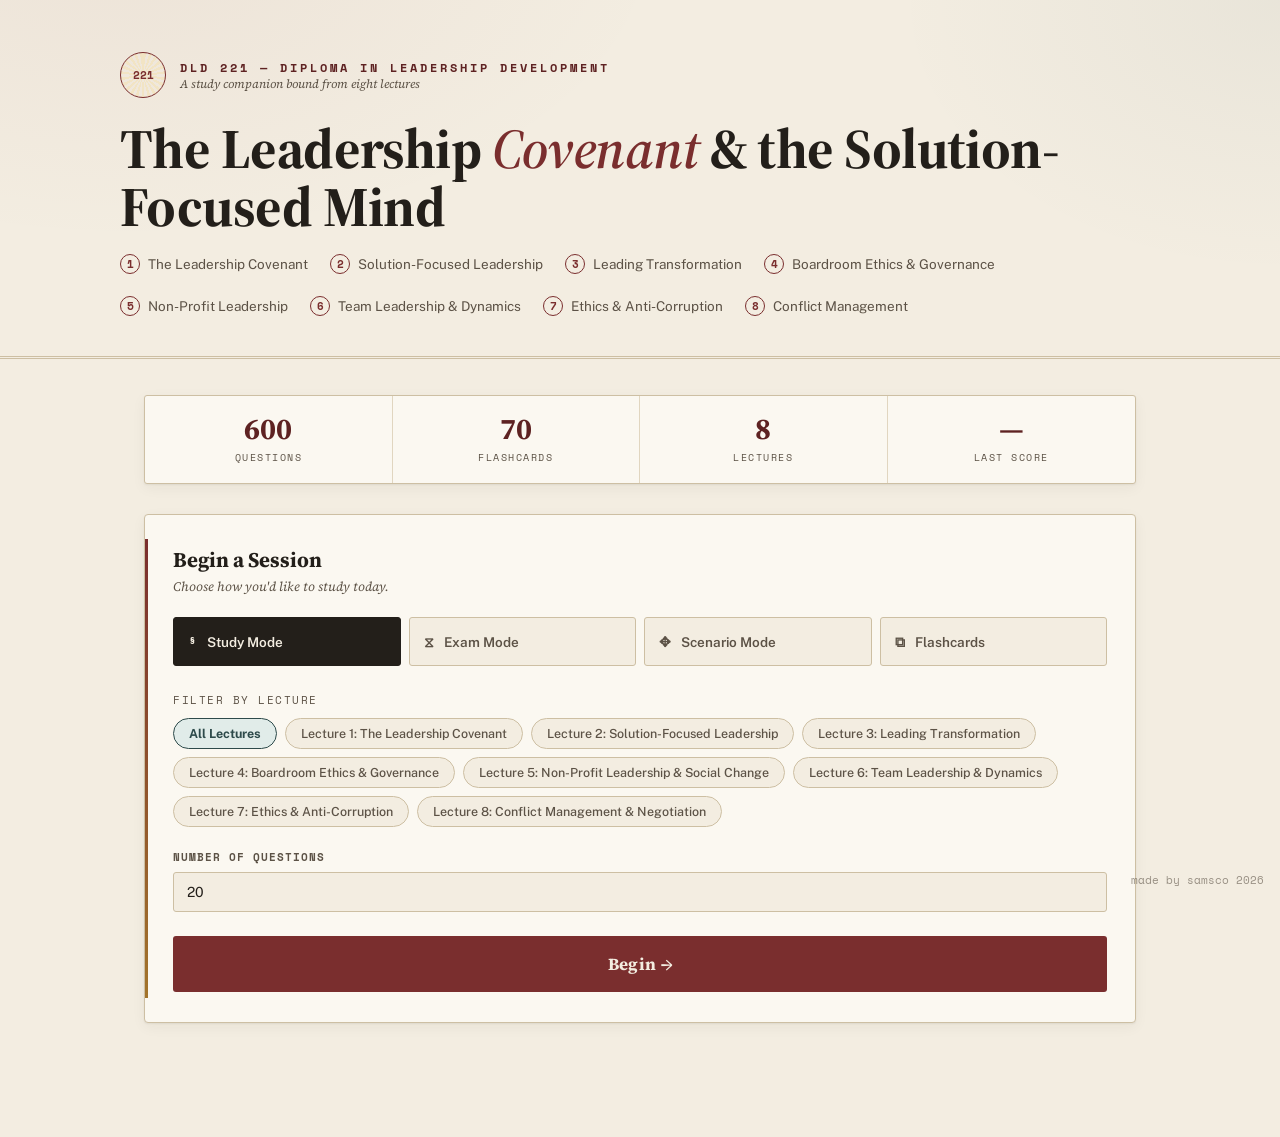
==== DLD221_Study_Companion.html @ cf7518c4 "Feat: Add Prev button for backward question navigation" ====
<!DOCTYPE html>
<html lang="en">
<head>
<meta charset="UTF-8"/>
<meta name="viewport" content="width=device-width,initial-scale=1.0"/>
<title>DLD221 — Leadership Study Companion</title>
<link href="https://fonts.googleapis.com/css2?family=Source+Serif+4:opsz,wght@8..60,400;8..60,600;8..60,700&family=Public+Sans:wght@400;500;600;700&family=Space+Mono:wght@400;700&display=swap" rel="stylesheet"/>
<link rel="stylesheet" href="style.css"/>
</head>
<body>
<header class="site-header">
  <div class="header-inner">
    <div class="eyebrow-row">
      <div class="seal">221</div>
      <div>
        <div class="course-code">DLD 221 — Diploma in Leadership Development</div>
        <div class="course-sub">A study companion bound from eight lectures</div>
      </div>
    </div>
    <h1>The Leadership <em>Covenant</em> &amp; the Solution-Focused Mind</h1>
    <div class="lecture-strip">
      <span><span class="num">1</span> The Leadership Covenant</span>
      <span><span class="num">2</span> Solution-Focused Leadership</span>
      <span><span class="num">3</span> Leading Transformation</span>
      <span><span class="num">4</span> Boardroom Ethics &amp; Governance</span>
      <span><span class="num">5</span> Non-Profit Leadership</span>
      <span><span class="num">6</span> Team Leadership &amp; Dynamics</span>
      <span><span class="num">7</span> Ethics &amp; Anti-Corruption</span>
      <span><span class="num">8</span> Conflict Management</span>
    </div>
  </div>
</header>

<div class="main">

  <div class="stats-ledger">
    <div class="stat-cell"><div class="stat-num" id="s-qs">150</div><div class="stat-name">Questions</div></div>
    <div class="stat-cell"><div class="stat-num" id="s-fc">70</div><div class="stat-name">Flashcards</div></div>
    <div class="stat-cell"><div class="stat-num" id="s-lec">8</div><div class="stat-name">Lectures</div></div>
    <div class="stat-cell"><div class="stat-num" id="s-sess">—</div><div class="stat-name">Last Score</div></div>
  </div>

  <div id="landing">
    <div class="config-panel">
      <div class="panel-title">Begin a Session</div>
      <div class="panel-sub">Choose how you'd like to study today.</div>

      <div class="mode-selector">
        <button class="mode-btn active" onclick="pickMode('study',this)"><span class="glyph">§</span> Study Mode</button>
        <button class="mode-btn" onclick="pickMode('exam',this)"><span class="glyph">⧖</span> Exam Mode</button>
        <button class="mode-btn" onclick="pickMode('scenario',this)"><span class="glyph">✥</span> Scenario Mode</button>
        <button class="mode-btn" onclick="pickMode('flash',this)"><span class="glyph">⧉</span> Flashcards</button>
      </div>

      <div class="filter-block">
        <div class="filter-label-text">Filter by Lecture</div>
        <div class="chip-row" id="topic-chips"></div>
      </div>

      <div class="config-row" id="count-row">
        <div class="config-field">
          <label for="q-count">Number of Questions</label>
          <input class="config-input" type="number" id="q-count" value="20" min="5" max="150"/>
        </div>
        <div class="config-field" id="timer-field" style="display:none;">
          <label for="q-time">Time Limit (minutes, 0=none)</label>
          <input class="config-input" type="number" id="q-time" value="30" min="0" max="180"/>
        </div>
      </div>

      <button class="btn-start" onclick="startSession()">Begin →</button>
    </div>
  </div>

  <div id="quiz-area">
    <div class="quiz-top">
      <span class="quiz-counter" id="q-counter">Q 1 / 20</span>
      <div style="display:flex;gap:8px;align-items:center;">
        <span class="timer-box hidden" id="timer-box"></span>
        <button class="btn-end" onclick="endSession()">End Session</button>
      </div>
    </div>
    <div class="progress-track"><div class="progress-fill" id="prog-fill" style="width:0%"></div></div>
    <div class="q-map" id="q-map"></div>
    <div class="q-card">
      <div class="q-card-head">
        <span class="q-topic-pill" id="q-topic-pill"></span>
        <span class="q-type-pill" id="q-type-pill"></span>
      </div>
      <div class="q-text" id="q-text"></div>
      <div class="options" id="q-options"></div>
      <div class="explanation" id="q-explanation"></div>
    </div>
    <div class="btn-row">
      <button class="btn btn-secondary" id="btn-prev" onclick="prevQ()" disabled>← Prev</button>
      <button class="btn btn-check" id="btn-check" onclick="checkAnswer()" disabled>Check Answer</button>
      <button class="btn btn-secondary" id="btn-next" onclick="nextQ()" disabled>Next →</button>
    </div>
  </div>

  <div id="flash-area">
    <div class="flash-top">
      <span class="quiz-counter" id="fc-counter">Card 1 / 70</span>
      <button class="btn-end" onclick="endSession()">End Session</button>
    </div>
    <div class="progress-track"><div class="progress-fill" id="fc-prog" style="width:0%"></div></div>
    <div class="fc-wrap" onclick="flipCard()">
      <div class="fc" id="fc">
        <div class="fc-face fc-front">
          <div class="fc-hint">Tap to reveal →</div>
          <div class="fc-term" id="fc-term"></div>
          <div class="fc-lecture" id="fc-lec-front"></div>
        </div>
        <div class="fc-face fc-back">
          <div class="fc-hint">Definition</div>
          <div class="fc-def" id="fc-def"></div>
          <div class="fc-lecture" id="fc-lec-back"></div>
        </div>
      </div>
    </div>
    <div class="btn-row" style="justify-content:center;">
      <button class="btn btn-secondary" onclick="fcNav(-1)">← Prev</button>
      <button class="btn btn-primary" onclick="fcNav(1)">Next →</button>
    </div>
  </div>

  <div id="result-area">
    <div class="result-ring">
      <div class="result-num" id="r-score">0</div>
      <div class="result-denom" id="r-total">/ 20</div>
    </div>
    <div class="result-msg" id="r-msg"></div>
    <div class="result-sub" id="r-sub"></div>
    <button class="btn btn-primary" onclick="backToLanding()">← New Session</button>
  </div>

</div>

<footer class="site-footer">made by samsco 2026</footer>
<script src="app.js" defer></script>
</body>
</html>
---- style.css ----
:root{
  --paper:#f3ede1;
  --paper-deep:#ece3d2;
  --ink:#231f1a;
  --ink-soft:#5c5246;
  --rule:#cdbfa3;
  --rule-soft:#e1d6c0;
  --maroon:#7a2e2e;
  --maroon-deep:#5e2222;
  --gold:#a3742b;
  --gold-light:#f2e4c4;
  --slate:#2d4a4a;
  --slate-light:#e1ece9;
  --indigo:#33396b;
  --indigo-light:#e6e6f2;
  --moss:#3c5a35;
  --moss-light:#e6ecdf;
  --card:#fbf8f1;
  --shadow:0 1px 2px rgba(35,31,26,.06),0 4px 14px rgba(35,31,26,.05);
  --radius:3px;
  --radius-lg:4px;
}
*,*::before,*::after{box-sizing:border-box;margin:0;padding:0;}
html{scroll-behavior:smooth;}
body{
  font-family:'Public Sans',sans-serif;
  background:var(--paper);
  background-image:
    radial-gradient(ellipse 900px 500px at 10% -5%, rgba(122,46,46,.05), transparent 60%),
    radial-gradient(ellipse 700px 500px at 100% 0%, rgba(45,74,74,.05), transparent 55%);
  color:var(--ink);
  min-height:100vh;
}

/* ============ HEADER : THE SEAL ============ */
.site-header{
  position:relative;
  padding:52px 24px 40px;
  border-bottom:3px double var(--rule);
  overflow:hidden;
}
.header-inner{max-width:1040px;margin:0 auto;position:relative;z-index:1;}
.eyebrow-row{display:flex;align-items:center;gap:14px;margin-bottom:22px;flex-wrap:wrap;}
.seal{
  width:46px;height:46px;border-radius:50%;
  border:1.5px solid var(--maroon);
  display:flex;align-items:center;justify-content:center;
  font-family:'Space Mono',monospace;font-size:11px;font-weight:700;
  color:var(--maroon);flex-shrink:0;
  background:repeating-conic-gradient(var(--gold-light) 0deg 8deg, transparent 8deg 16deg);
}
.course-code{
  font-family:'Space Mono',monospace;font-size:12px;letter-spacing:3px;
  color:var(--maroon-deep);text-transform:uppercase;font-weight:700;
}
.course-sub{font-size:12px;color:var(--ink-soft);font-style:italic;font-family:'Source Serif 4',serif;}
.site-header h1{
  font-family:'Source Serif 4',serif;
  font-size:clamp(32px,5.2vw,56px);
  font-weight:700;
  line-height:1.04;
  letter-spacing:-.01em;
  color:var(--ink);
  margin-bottom:14px;
}
.site-header h1 em{font-style:italic;color:var(--maroon);font-weight:600;}
.lecture-strip{
  display:flex;gap:22px;flex-wrap:wrap;margin-top:18px;
  font-family:'Public Sans',sans-serif;font-size:13.5px;color:var(--ink-soft);
}
.lecture-strip span{display:flex;align-items:center;gap:8px;}
.lecture-strip .num{
  font-family:'Space Mono',monospace;font-weight:700;font-size:11px;
  color:var(--maroon);border:1px solid var(--maroon);border-radius:50%;
  width:20px;height:20px;display:flex;align-items:center;justify-content:center;
}

/* ============ MAIN ============ */
.main{max-width:1040px;margin:0 auto;padding:36px 24px 90px;}

/* ============ STATS LEDGER ============ */
.stats-ledger{
  display:grid;grid-template-columns:repeat(4,1fr);
  border:1px solid var(--rule);border-radius:var(--radius);
  background:var(--card);box-shadow:var(--shadow);
  margin-bottom:30px;overflow:hidden;
}
.stat-cell{padding:18px 16px;border-right:1px solid var(--rule-soft);text-align:center;}
.stat-cell:last-child{border-right:none;}
.stat-num{
  font-family:'Source Serif 4',serif;font-size:30px;font-weight:700;
  color:var(--maroon-deep);line-height:1;
}
.stat-name{
  font-family:'Space Mono',monospace;font-size:10px;letter-spacing:1.5px;
  text-transform:uppercase;color:var(--ink-soft);margin-top:6px;
}

/* ============ CONFIG PANEL ============ */
.config-panel{
  background:var(--card);border:1px solid var(--rule);border-radius:var(--radius-lg);
  box-shadow:var(--shadow);padding:30px 28px;margin-bottom:24px;position:relative;
}
.config-panel::before{
  content:'';position:absolute;left:0;top:24px;bottom:24px;width:3px;
  background:linear-gradient(var(--maroon),var(--gold));
}
.panel-title{
  font-family:'Source Serif 4',serif;font-size:21px;font-weight:700;color:var(--ink);
  margin-bottom:4px;
}
.panel-sub{font-size:13px;color:var(--ink-soft);margin-bottom:22px;font-style:italic;font-family:'Source Serif 4',serif;}

.mode-selector{display:flex;gap:8px;margin-bottom:26px;flex-wrap:wrap;}
.mode-btn{
  flex:1;min-width:140px;padding:13px 14px;border:1px solid var(--rule);border-radius:var(--radius);
  background:var(--paper);font-family:'Public Sans',sans-serif;font-size:13.5px;font-weight:600;
  color:var(--ink-soft);cursor:pointer;transition:all .16s;text-align:left;
  display:flex;align-items:center;gap:10px;
}
.mode-btn .glyph{font-family:'Space Mono',monospace;font-size:14px;}
.mode-btn:hover{border-color:var(--gold);background:var(--gold-light);}
.mode-btn.active{
  background:var(--ink);border-color:var(--ink);color:var(--paper);
}

.filter-block{margin-bottom:22px;}
.filter-label-text{
  font-family:'Space Mono',monospace;font-size:10.5px;letter-spacing:1.5px;
  text-transform:uppercase;color:var(--ink-soft);margin-bottom:10px;
}
.chip-row{display:flex;flex-wrap:wrap;gap:8px;}
.chip{
  padding:7px 15px;border-radius:99px;border:1px solid var(--rule);background:var(--paper);
  color:var(--ink-soft);font-size:12.5px;font-weight:500;cursor:pointer;transition:all .15s;
}
.chip:hover:not(.active){border-color:var(--slate);color:var(--slate);}
.chip.active{border-color:var(--slate);background:var(--slate-light);color:var(--slate);font-weight:700;}

.config-row{display:flex;gap:16px;flex-wrap:wrap;margin-bottom:24px;}
.config-field{flex:1;min-width:150px;}
.config-field label{
  display:block;font-family:'Space Mono',monospace;font-size:10.5px;font-weight:700;
  color:var(--ink-soft);text-transform:uppercase;letter-spacing:1px;margin-bottom:7px;
}
.config-input{
  width:100%;padding:11px 13px;border:1px solid var(--rule);border-radius:var(--radius);
  font-family:'Public Sans',sans-serif;font-size:14px;color:var(--ink);background:var(--paper);
  outline:none;transition:border-color .16s;
}
.config-input:focus{border-color:var(--maroon);}

.btn-start{
  width:100%;padding:16px;background:var(--maroon);color:var(--paper);border:none;
  border-radius:var(--radius);font-family:'Source Serif 4',serif;font-size:17px;font-weight:700;
  cursor:pointer;transition:background .18s;letter-spacing:.02em;
}
.btn-start:hover{background:var(--maroon-deep);}

/* ============ QUIZ AREA ============ */
#quiz-area{display:none;}
.quiz-top{display:flex;justify-content:space-between;align-items:center;margin-bottom:18px;flex-wrap:wrap;gap:10px;}
.quiz-counter{font-family:'Space Mono',monospace;font-size:12.5px;color:var(--ink-soft);letter-spacing:.5px;}
.timer-box{
  font-family:'Space Mono',monospace;font-size:12.5px;padding:6px 13px;
  border:1px solid var(--rule);border-radius:var(--radius);color:var(--ink-soft);background:var(--card);
}
.timer-box.urgent{border-color:var(--maroon);color:var(--maroon);}
.btn-end{
  padding:7px 16px;background:transparent;border:1px solid var(--rule);border-radius:var(--radius);
  font-family:'Public Sans',sans-serif;font-size:12.5px;font-weight:600;color:var(--ink-soft);
  cursor:pointer;transition:all .16s;
}
.btn-end:hover{border-color:var(--maroon);color:var(--maroon);}

.progress-track{height:3px;background:var(--rule-soft);border-radius:99px;margin-bottom:18px;overflow:hidden;}
.progress-fill{height:100%;background:linear-gradient(90deg,var(--maroon),var(--gold));border-radius:99px;transition:width .4s ease;}

.q-map{display:flex;flex-wrap:wrap;gap:6px;margin-bottom:20px;}
.qdot{
  width:30px;height:30px;border-radius:var(--radius);border:1px solid var(--rule);background:var(--card);
  font-family:'Space Mono',monospace;font-size:10.5px;color:var(--ink-soft);
  display:flex;align-items:center;justify-content:center;cursor:pointer;transition:all .14s;
}
.qdot:hover{border-color:var(--gold);}
.qdot.cur{border-color:var(--ink);background:var(--ink);color:var(--paper);font-weight:700;}
.qdot.ok{background:var(--moss-light);border-color:var(--moss);color:var(--moss);}
.qdot.wrong{background:#f6e3e0;border-color:var(--maroon);color:var(--maroon);}
.qdot.answered{background:var(--slate-light);border-color:var(--slate);color:var(--slate);}

.q-card{
  background:var(--card);border:1px solid var(--rule);border-radius:var(--radius-lg);
  padding:30px 28px;margin-bottom:20px;box-shadow:var(--shadow);position:relative;
}
.q-card::before{
  content:'';position:absolute;left:0;top:28px;bottom:28px;width:3px;background:var(--maroon);
}
.q-card-head{display:flex;justify-content:space-between;align-items:center;margin-bottom:18px;flex-wrap:wrap;gap:9px;}
.q-topic-pill{
  font-size:11px;font-family:'Space Mono',monospace;color:var(--slate);background:var(--slate-light);
  padding:4px 11px;border-radius:2px;border:1px solid var(--slate);letter-spacing:.3px;
}
.q-type-pill{
  font-size:10px;font-family:'Space Mono',monospace;padding:4px 10px;border-radius:2px;border:1px solid;
  text-transform:uppercase;letter-spacing:.8px;
}
.q-type-pill.mcq{color:var(--indigo);border-color:var(--indigo);background:var(--indigo-light);}
.q-type-pill.multi{color:var(--gold);border-color:var(--gold);background:var(--gold-light);}
.q-type-pill.short{color:var(--maroon);border-color:var(--maroon);background:#f6e3e0;}
.q-type-pill.fill{color:var(--moss);border-color:var(--moss);background:var(--moss-light);}
.q-type-pill.applied{color:#7a3a8a;border-color:#7a3a8a;background:#f1e6f3;}
.q-text{
  font-family:'Source Serif 4',serif;font-size:clamp(16px,2.4vw,18.5px);font-weight:400;
  line-height:1.6;color:var(--ink);margin-bottom:22px;
}

.options{display:flex;flex-direction:column;gap:10px;}
.opt{
  display:flex;align-items:flex-start;gap:12px;padding:13px 16px;border:1px solid var(--rule);
  border-radius:var(--radius);background:var(--paper);cursor:pointer;transition:all .15s;
  font-size:14.5px;color:var(--ink);line-height:1.55;text-align:left;width:100%;
  font-family:'Public Sans',sans-serif;
}
.opt:hover:not([disabled]){border-color:var(--gold);background:var(--gold-light);}
.opt.selected{border-color:var(--indigo);background:var(--indigo-light);color:var(--indigo);}
.opt.correct{border-color:var(--moss);background:var(--moss-light);color:var(--moss);}
.opt.wrong{border-color:var(--maroon);background:#f6e3e0;color:var(--maroon);}
.opt[disabled]{cursor:default;}
.opt-key{
  flex-shrink:0;width:25px;height:25px;border-radius:50%;background:var(--rule-soft);
  display:flex;align-items:center;justify-content:center;font-family:'Space Mono',monospace;
  font-size:11px;font-weight:700;color:var(--ink-soft);transition:all .15s;
}
.opt.correct .opt-key{background:var(--moss);color:var(--paper);}
.opt.wrong .opt-key{background:var(--maroon);color:var(--paper);}
.opt.selected .opt-key{background:var(--indigo);color:var(--paper);}

.short-ta{
  width:100%;min-height:90px;padding:13px 15px;border:1px solid var(--rule);border-radius:var(--radius);
  background:var(--paper);font-family:'Public Sans',sans-serif;font-size:14px;color:var(--ink);
  resize:vertical;outline:none;transition:border-color .16s;
}
.short-ta:focus{border-color:var(--maroon);}
.fill-wrap{font-family:'Source Serif 4',serif;font-size:16px;line-height:2.4;color:var(--ink);}
.fill-inp{
  border:none;border-bottom:2px solid var(--maroon);background:transparent;
  font-family:'Space Mono',monospace;font-size:13px;color:var(--maroon-deep);
  padding:2px 6px;outline:none;min-width:110px;
}

.explanation{
  margin-top:16px;padding:15px 17px;border-radius:var(--radius);background:var(--gold-light);
  border:1px solid var(--gold);font-size:13.5px;color:var(--ink-soft);line-height:1.65;display:none;
}
.explanation.show{display:block;}
.explanation strong{color:var(--gold);font-family:'Space Mono',monospace;font-size:11px;letter-spacing:.5px;text-transform:uppercase;}

.btn-row{display:flex;gap:10px;flex-wrap:wrap;}
.btn{
  padding:11px 22px;border-radius:var(--radius);font-family:'Public Sans',sans-serif;font-size:14px;
  font-weight:600;cursor:pointer;transition:all .16s;border:none;
}
.btn-primary{background:var(--ink);color:var(--paper);}
.btn-primary:hover{background:#3a352c;}
.btn-secondary{background:transparent;border:1px solid var(--rule);color:var(--ink-soft);}
.btn-secondary:hover{border-color:var(--ink-soft);color:var(--ink);}
.btn-check{background:var(--maroon);color:var(--paper);}
.btn-check:hover{background:var(--maroon-deep);}
.btn:disabled{opacity:.35;cursor:default;}

/* ============ FLASHCARDS ============ */
#flash-area{display:none;}
.flash-top{display:flex;justify-content:space-between;align-items:center;margin-bottom:16px;}
.fc-wrap{perspective:1200px;cursor:pointer;margin-bottom:20px;}
.fc{
  width:100%;min-height:230px;position:relative;transform-style:preserve-3d;
  transition:transform .55s cubic-bezier(.4,0,.2,1);border-radius:var(--radius-lg);
}
.fc.flipped{transform:rotateY(180deg);}
.fc-face{
  position:absolute;inset:0;backface-visibility:hidden;-webkit-backface-visibility:hidden;
  border-radius:var(--radius-lg);display:flex;flex-direction:column;align-items:center;
  justify-content:center;padding:36px 30px;text-align:center;box-shadow:var(--shadow);
}
.fc-front{background:var(--card);border:1px solid var(--rule);border-top:3px solid var(--maroon);}
.fc-back{
  background:linear-gradient(150deg,#231f1a,#3a352c);
  border:1px solid var(--gold);transform:rotateY(180deg);
}
.fc-hint{
  font-size:10.5px;font-family:'Space Mono',monospace;color:var(--ink-soft);
  text-transform:uppercase;letter-spacing:2.5px;margin-bottom:16px;
}
.fc-term{
  font-family:'Source Serif 4',serif;font-size:clamp(18px,3.2vw,25px);font-weight:700;
  color:var(--ink);line-height:1.3;
}
.fc-back .fc-hint{color:var(--gold);}
.fc-def{font-family:'Public Sans',sans-serif;font-size:14px;color:#e2dccd;line-height:1.7;}
.fc-lecture{
  margin-top:16px;font-size:10.5px;font-family:'Space Mono',monospace;color:var(--maroon);
  text-transform:uppercase;letter-spacing:1.5px;
}
.fc-back .fc-lecture{color:var(--gold);}

/* ============ RESULTS ============ */
#result-area{display:none;text-align:center;padding:56px 20px;}
.result-ring{
  width:140px;height:140px;border-radius:50%;margin:0 auto 26px;border:4px solid var(--maroon);
  background:var(--gold-light);display:flex;flex-direction:column;align-items:center;justify-content:center;
  position:relative;
}
.result-ring::before{
  content:'';position:absolute;inset:-9px;border-radius:50%;border:1px solid var(--rule);
}
.result-num{font-family:'Source Serif 4',serif;font-size:44px;font-weight:700;color:var(--maroon-deep);line-height:1;}
.result-denom{font-family:'Space Mono',monospace;font-size:12.5px;color:var(--ink-soft);}
.result-msg{font-family:'Source Serif 4',serif;font-size:25px;font-weight:700;color:var(--ink);margin-bottom:10px;}
.result-sub{color:var(--ink-soft);font-size:14px;margin-bottom:30px;max-width:440px;margin-left:auto;margin-right:auto;line-height:1.6;}

.hidden{display:none!important;}
@media(max-width:640px){
  .q-card{padding:22px 18px;}
  .site-header{padding:36px 18px 28px;}
  .stats-ledger{grid-template-columns:repeat(2,1fr);}
  .stat-cell:nth-child(2){border-right:none;}
  .stat-cell:nth-child(1),.stat-cell:nth-child(2){border-bottom:1px solid var(--rule-soft);}
}
/* ============ FOOTER & INTERACTIVE ============ */
.site-footer {
  position: fixed;
  bottom: 12px;
  right: 16px;
  font-size: 11px;
  font-family: 'Space Mono', monospace;
  color: var(--ink-soft);
  opacity: 0.6;
  z-index: 9999;
  pointer-events: none;
}
.fill-select {
  border: none;
  border-bottom: 2px solid var(--maroon);
  background: var(--paper-deep);
  font-family: 'Space Mono', monospace;
  font-size: 13px;
  color: var(--maroon-deep);
  padding: 2px 6px;
  outline: none;
  cursor: pointer;
  border-radius: var(--radius);
  margin: 0 4px;
  transition: all 0.15s;
}
.fill-select:focus {
  background: var(--gold-light);
  border-color: var(--gold);
}
.short-ta {
  display: none;
}
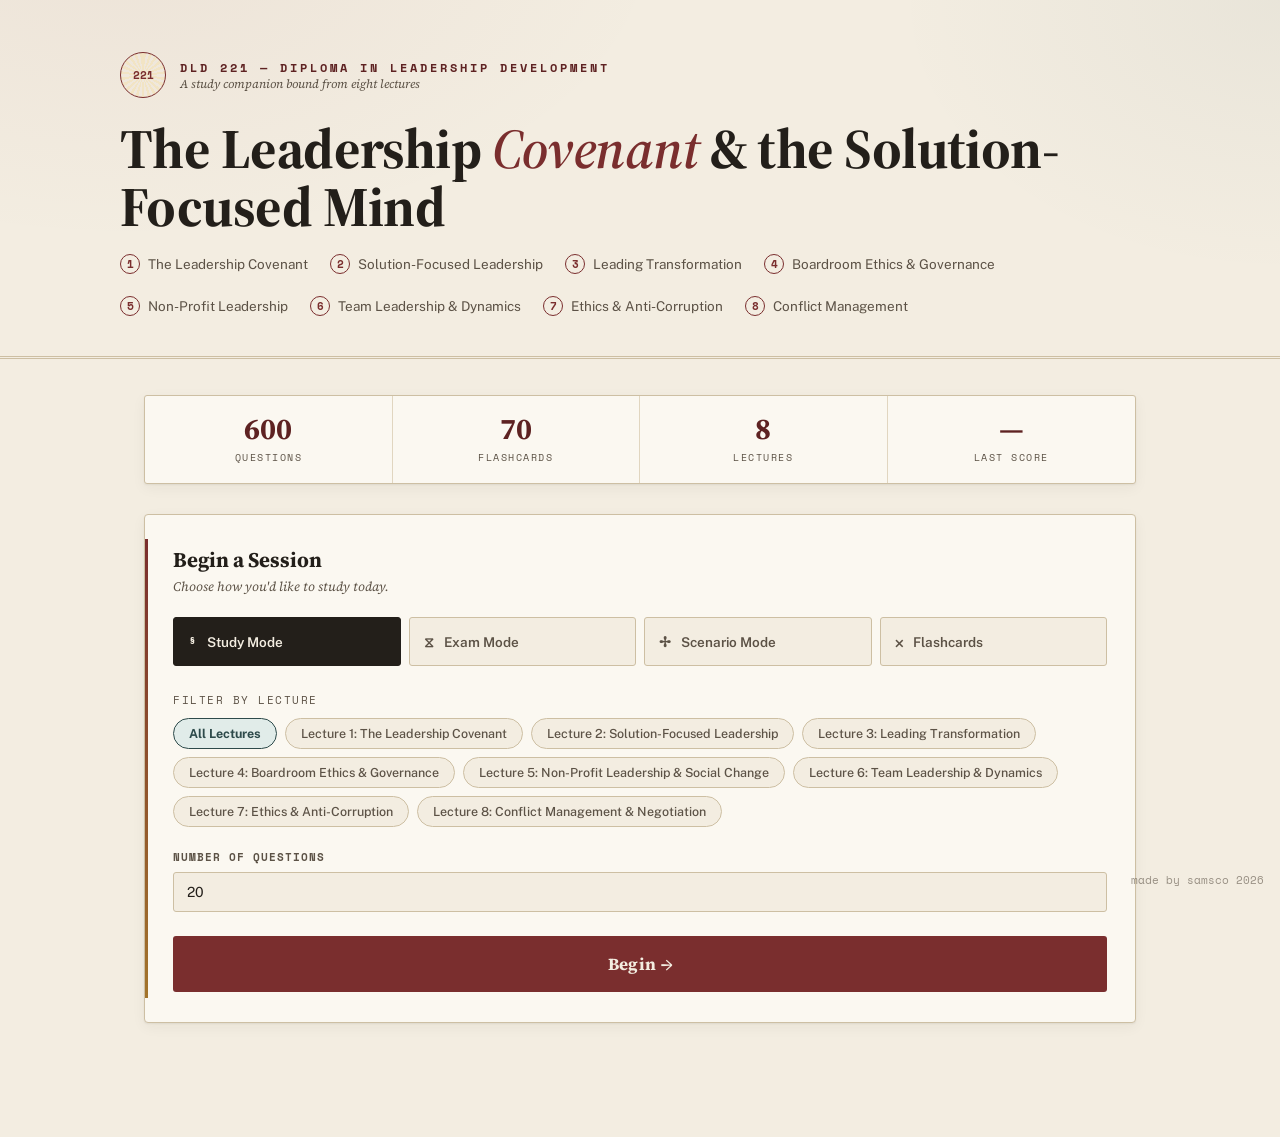
==== commit 12eea087: "Fix: Re-add missing clearTimer and fmtSec functions, and convert unicode characters to entities" ====
--- a/DLD221_Study_Companion.html
+++ b/DLD221_Study_Companion.html
@@ -8,6 +8,11 @@
 <link rel="stylesheet" href="style.css"/>
 </head>
 <body>
+<div id="portrait-warning">
+  <div class="warning-glyph">&#8635;</div>
+  <h2>Landscape Mode Required</h2>
+  <p>Please rotate your device to landscape orientation to use the study companion.</p>
+</div>
 <header class="site-header">
   <div class="header-inner">
     <div class="eyebrow-row">
@@ -16,6 +21,7 @@
         <div class="course-code">DLD 221 — Diploma in Leadership Development</div>
         <div class="course-sub">A study companion bound from eight lectures</div>
       </div>
+      <button id="pwa-install-btn" class="btn-install" style="display:none;">Save to Device</button>
     </div>
     <h1>The Leadership <em>Covenant</em> &amp; the Solution-Focused Mind</h1>
     <div class="lecture-strip">
@@ -46,10 +52,10 @@
       <div class="panel-sub">Choose how you'd like to study today.</div>
 
       <div class="mode-selector">
-        <button class="mode-btn active" onclick="pickMode('study',this)"><span class="glyph">§</span> Study Mode</button>
-        <button class="mode-btn" onclick="pickMode('exam',this)"><span class="glyph">⧖</span> Exam Mode</button>
-        <button class="mode-btn" onclick="pickMode('scenario',this)"><span class="glyph">✥</span> Scenario Mode</button>
-        <button class="mode-btn" onclick="pickMode('flash',this)"><span class="glyph">⧉</span> Flashcards</button>
+        <button class="mode-btn active" onclick="pickMode('study',this)"><span class="glyph">&#167;</span> Study Mode</button>
+        <button class="mode-btn" onclick="pickMode('exam',this)"><span class="glyph">&#10710;</span> Exam Mode</button>
+        <button class="mode-btn" onclick="pickMode('scenario',this)"><span class="glyph">&#10018;</span> Scenario Mode</button>
+        <button class="mode-btn" onclick="pickMode('flash',this)"><span class="glyph">&#10761;</span> Flashcards</button>
       </div>
 
       <div class="filter-block">
@@ -72,7 +78,7 @@
     </div>
   </div>
 
-  <div id="quiz-area">
+    <div id="quiz-area">
     <div class="quiz-top">
       <span class="quiz-counter" id="q-counter">Q 1 / 20</span>
       <div style="display:flex;gap:8px;align-items:center;">
@@ -81,24 +87,48 @@
       </div>
     </div>
     <div class="progress-track"><div class="progress-fill" id="prog-fill" style="width:0%"></div></div>
-    <div class="q-map" id="q-map"></div>
-    <div class="q-card">
-      <div class="q-card-head">
-        <span class="q-topic-pill" id="q-topic-pill"></span>
-        <span class="q-type-pill" id="q-type-pill"></span>
+    
+    <div class="quiz-layout">
+      <!-- MAIN CARD AREA (LEFT) -->
+      <div class="quiz-main">
+        <div class="q-card">
+          <div id="q-feedback-banner" class="q-feedback-banner"></div>
+          <div class="q-card-head">
+            <span class="q-topic-pill" id="q-topic-pill"></span>
+            <span class="q-type-pill" id="q-type-pill"></span>
+          </div>
+          <div class="q-text" id="q-text"></div>
+          <div class="options" id="q-options"></div>
+          <div class="explanation" id="q-explanation"></div>
+        </div>
       </div>
-      <div class="q-text" id="q-text"></div>
-      <div class="options" id="q-options"></div>
-      <div class="explanation" id="q-explanation"></div>
-    </div>
-    <div class="btn-row">
-      <button class="btn btn-secondary" id="btn-prev" onclick="prevQ()" disabled>← Prev</button>
-      <button class="btn btn-check" id="btn-check" onclick="checkAnswer()" disabled>Check Answer</button>
-      <button class="btn btn-secondary" id="btn-next" onclick="nextQ()" disabled>Next →</button>
+      
+      <!-- SIDEBAR WITH CONTROLS AND MAP (RIGHT) -->
+      <div class="quiz-sidebar">
+        <div class="q-map-box">
+          <div class="q-map-title">&#128205; Question Map</div>
+          
+          <div class="q-map-legend">
+            <span class="legend-item"><span class="legend-dot legend-cur"></span>Current</span>
+            <span class="legend-item"><span class="legend-dot legend-ans"></span>Answered</span>
+            <span class="legend-item"><span class="legend-dot legend-ok"></span>Correct</span>
+            <span class="legend-item"><span class="legend-dot legend-wrong"></span>Wrong</span>
+          </div>
+          
+          <div class="q-map" id="q-map"></div>
+        </div>
+        
+        <button class="btn btn-check" id="btn-check" onclick="checkAnswer()" disabled>&#10003; Check Answer</button>
+        <div class="nav-row">
+          <button class="btn btn-secondary" id="btn-prev" onclick="prevQ()" disabled>&larr; Prev</button>
+          <button class="btn btn-secondary" id="btn-next" onclick="nextQ()" disabled>Next &rarr;</button>
+        </div>
+        <button class="btn btn-finish" id="btn-finish">&#9873; Finish Session</button>
+      </div>
     </div>
   </div>
 
-  <div id="flash-area">
+<div id="flash-area">
     <div class="flash-top">
       <span class="quiz-counter" id="fc-counter">Card 1 / 70</span>
       <button class="btn-end" onclick="endSession()">End Session</button>
@@ -131,7 +161,10 @@
     </div>
     <div class="result-msg" id="r-msg"></div>
     <div class="result-sub" id="r-sub"></div>
-    <button class="btn btn-primary" onclick="backToLanding()">← New Session</button>
+    <div class="btn-row" style="justify-content:center;gap:12px;">
+      <button class="btn btn-secondary" id="btn-review" onclick="reviewSession()">Review Answers &rarr;</button>
+      <button class="btn btn-primary" onclick="backToLanding()">&larr; New Session</button>
+    </div>
   </div>
 
 </div>
--- a/style.css
+++ b/style.css
@@ -326,6 +326,340 @@
   .stat-cell:nth-child(2){border-right:none;}
   .stat-cell:nth-child(1),.stat-cell:nth-child(2){border-bottom:1px solid var(--rule-soft);}
 }
+/* ============ TWO-COLUMN SIDEBAR GRID LAYOUT ============ */
+.quiz-layout {
+  display: grid;
+  grid-template-columns: 1fr 300px;
+  gap: 24px;
+  align-items: start;
+  margin-top: 16px;
+}
+@media (max-width: 768px) {
+  .quiz-layout {
+    grid-template-columns: 1fr;
+  }
+}
+.quiz-sidebar {
+  display: flex;
+  flex-direction: column;
+  gap: 16px;
+  background: var(--paper-deep);
+  border: 1px solid var(--paper);
+  border-radius: var(--radius);
+  padding: 20px;
+}
+.q-map-box {
+  background: transparent;
+  border: none;
+  padding: 0;
+  margin: 0;
+  width: 100%;
+}
+.q-map-title {
+  font-family: 'Source Serif 4', serif;
+  font-size: 15px;
+  font-weight: 700;
+  color: var(--ink);
+  margin-bottom: 12px;
+}
+.q-map-legend {
+  display: flex;
+  flex-wrap: wrap;
+  gap: 8px 12px;
+  margin-bottom: 12px;
+  font-size: 11px;
+  color: var(--ink-soft);
+}
+.legend-item {
+  display: flex;
+  align-items: center;
+  gap: 4px;
+}
+.legend-dot {
+  width: 8px; height: 8px;
+  border-radius: 50%;
+  display: inline-block;
+}
+.legend-cur { background: #f97316; }
+.legend-ans { background: #7c3aed; }
+.legend-ok { background: var(--moss); }
+.legend-wrong { background: var(--maroon); }
+
+.q-map {
+  display: grid;
+  grid-template-columns: repeat(5, 1fr);
+  gap: 8px;
+  width: 100%;
+  margin-bottom: 8px;
+  max-height: 180px;
+  overflow-y: auto;
+  padding-right: 4px;
+}
+.q-map::-webkit-scrollbar {
+  width: 6px;
+}
+.q-map::-webkit-scrollbar-track {
+  background: var(--paper-deep);
+}
+.q-map::-webkit-scrollbar-thumb {
+  background: var(--maroon);
+  border-radius: 3px;
+}
+
+/* ============ QUESTION MAP LEGEND COLOR MATCHING ============ */
+.qdot.cur {
+  border-color: #f97316 !important;
+  background: #fff8f5 !important;
+  color: #f97316 !important;
+  font-weight: 700;
+}
+.qdot.answered {
+  border-color: #7c3aed !important;
+  background: #f5f3ff !important;
+  color: #7c3aed !important;
+}
+.qdot.ok {
+  border-color: var(--moss) !important;
+  background: var(--moss-light) !important;
+  color: var(--moss) !important;
+}
+.qdot.wrong {
+  border-color: var(--maroon) !important;
+  background: #f6e3e0 !important;
+  color: var(--maroon) !important;
+}
+
+.quiz-sidebar .btn-check {
+  background: #7c3aed !important;
+  color: #fff !important;
+  border: none !important;
+  font-weight: 700;
+  padding: 12px !important;
+  width: 100%;
+  cursor: pointer;
+  border-radius: var(--radius);
+  font-size: 14px;
+  transition: all 0.15s;
+}
+.quiz-sidebar .btn-check:hover:not(:disabled) {
+  background: #6d28d9 !important;
+}
+.quiz-sidebar .btn-check:disabled {
+  background: var(--paper) !important;
+  color: var(--ink-soft) !important;
+  opacity: 0.6;
+  cursor: not-allowed;
+  border: 1px solid var(--paper-deep) !important;
+}
+
+.quiz-sidebar .nav-row {
+  display: flex;
+  gap: 10px;
+  width: 100%;
+}
+.quiz-sidebar .nav-row .btn {
+  flex: 1;
+  padding: 10px !important;
+}
+
+.quiz-sidebar .btn-finish {
+  background: transparent !important;
+  border: 1px solid var(--maroon) !important;
+  color: var(--maroon) !important;
+  font-weight: 700;
+  padding: 10px !important;
+  width: 100%;
+  border-radius: var(--radius);
+  cursor: pointer;
+  font-size: 13.5px;
+  transition: all 0.15s;
+}
+.quiz-sidebar .btn-finish:hover {
+  background: #f6e3e0 !important;
+}
+
+/* ============ MATCHING QUESTION STYLING ============ */
+.match-wrap {
+  display: flex;
+  flex-direction: column;
+  gap: 12px;
+  width: 100%;
+  margin-top: 16px;
+}
+.match-row {
+  display: flex;
+  align-items: center;
+  gap: 16px;
+  width: 100%;
+}
+.match-left {
+  flex: 1;
+  background: var(--paper-deep);
+  border: 1px solid var(--paper);
+  border-radius: var(--radius);
+  padding: 12px 16px;
+  font-size: 13.5px;
+  color: var(--ink);
+  font-weight: 600;
+}
+.match-arrow {
+  color: var(--ink-soft);
+  font-family: 'Space Mono', monospace;
+  font-weight: bold;
+}
+.match-select {
+  flex: 1.2;
+  background: var(--paper-deep);
+  border: 2px solid var(--maroon);
+  border-radius: var(--radius);
+  padding: 12px 16px;
+  font-size: 13.5px;
+  color: var(--ink);
+  outline: none;
+  cursor: pointer;
+  box-sizing: border-box;
+  transition: all 0.15s;
+}
+.match-select:focus {
+  border-color: var(--gold);
+}
+
+/* ============ LANDSCAPE MODE ENFORCEMENT ============ */
+@media (max-width: 1024px) and (orientation: portrait) {
+  #portrait-warning {
+    display: flex !important;
+  }
+  body > *:not(#portrait-warning) {
+    display: none !important;
+  }
+}
+#portrait-warning {
+  display: none;
+  position: fixed;
+  top: 0; left: 0; width: 100vw; height: 100vh;
+  background: var(--paper);
+  z-index: 100000;
+  flex-direction: column;
+  justify-content: center;
+  align-items: center;
+  text-align: center;
+  padding: 24px;
+}
+#portrait-warning .warning-glyph {
+  font-size: 54px;
+  color: var(--maroon);
+  margin-bottom: 16px;
+  animation: rotateWarning 2s infinite ease-in-out;
+}
+@keyframes rotateWarning {
+  0% { transform: rotate(0deg); }
+  50% { transform: rotate(-90deg); }
+  100% { transform: rotate(0deg); }
+}
+#portrait-warning h2 {
+  font-family: 'Source Serif 4', serif;
+  font-size: 20px;
+  color: var(--ink);
+  margin-bottom: 8px;
+}
+#portrait-warning p {
+  font-size: 13.5px;
+  color: var(--ink-soft);
+  max-width: 280px;
+  line-height: 1.5;
+}
+
+/* ============ PWA INSTALL BUTTON ============ */
+.btn-install {
+  position: absolute;
+  top: 0;
+  right: 0;
+  z-index: 100;
+  font-family: 'Space Mono', monospace;
+  font-size: 11.5px;
+  font-weight: 700;
+  color: var(--paper);
+  background: var(--maroon);
+  border: 1px solid var(--maroon-deep);
+  border-radius: var(--radius);
+  padding: 8px 14px;
+  cursor: pointer;
+  transition: all 0.16s;
+  box-shadow: 0 2px 8px rgba(0,0,0,0.1);
+}
+.btn-install:hover {
+  background: var(--maroon-deep);
+  transform: translateY(-1px);
+}
+@media (max-width: 768px) {
+  .btn-install {
+    position: static;
+    margin: 10px 0 0 auto;
+    display: block;
+  }
+}
+
+/* ============ FEEDBACK BANNER ============ */
+.q-feedback-banner {
+  height: 0;
+  overflow: hidden;
+  transition: all 0.25s ease-out;
+  border-radius: var(--radius);
+  margin-bottom: 0;
+  display: flex;
+  align-items: center;
+  justify-content: center;
+  font-family: 'Space Mono', monospace;
+  font-size: 12.5px;
+  font-weight: 700;
+  text-transform: uppercase;
+  border: 0 solid transparent;
+}
+.q-feedback-banner.show-correct {
+  height: 38px;
+  background: var(--moss-light);
+  border: 1px solid var(--moss);
+  color: var(--moss);
+  margin-bottom: 18px;
+}
+.q-feedback-banner.show-wrong {
+  height: 38px;
+  background: #f6e3e0;
+  border: 1px solid var(--maroon);
+  color: var(--maroon);
+  margin-bottom: 18px;
+}
+
+/* ============ TIMER STYLING ============ */
+.timer-box {
+  font-family: 'Space Mono', monospace;
+  font-weight: 700;
+  padding: 4px 10px;
+  border-radius: 12px;
+  transition: all 0.3s ease;
+  font-size: 12px;
+}
+.timer-box.timer-safe {
+  background: var(--moss-light);
+  border: 1px solid var(--moss);
+  color: var(--moss);
+}
+.timer-box.timer-warning {
+  background: var(--gold-light);
+  border: 1px solid var(--gold);
+  color: var(--gold);
+}
+.timer-box.timer-danger {
+  background: #f6e3e0;
+  border: 1px solid var(--maroon);
+  color: var(--maroon);
+  animation: timerPulse 0.8s infinite alternate;
+}
+@keyframes timerPulse {
+  from { transform: scale(1); }
+  to { transform: scale(1.06); }
+}
+
 /* ============ FOOTER & INTERACTIVE ============ */
 .site-footer {
   position: fixed;
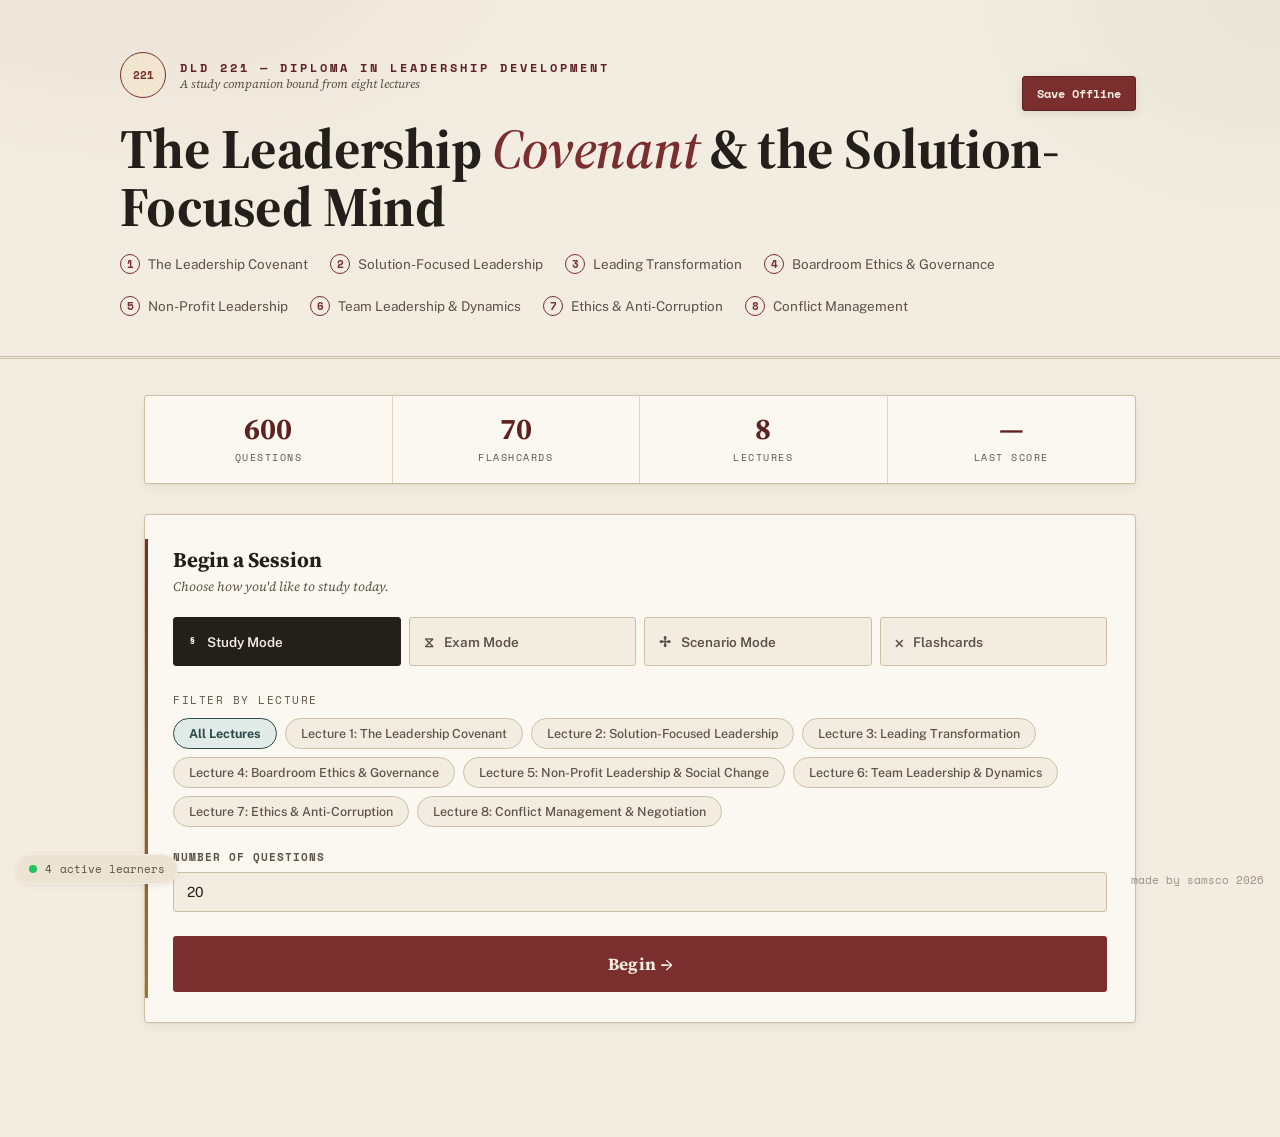
==== commit de14d2ac: "Feature: Make Save Offline button always visible with install instructions, and add live counter to " ====
--- a/DLD221_Study_Companion.html
+++ b/DLD221_Study_Companion.html
@@ -21,7 +21,7 @@
         <div class="course-code">DLD 221 — Diploma in Leadership Development</div>
         <div class="course-sub">A study companion bound from eight lectures</div>
       </div>
-      <button id="pwa-install-btn" class="btn-install" style="display:none;">Save to Device</button>
+      <button id="pwa-install-btn" class="btn-install">Save Offline</button>
     </div>
     <h1>The Leadership <em>Covenant</em> &amp; the Solution-Focused Mind</h1>
     <div class="lecture-strip">
@@ -169,6 +169,10 @@
 
 </div>
 
+<div id="live-counter">
+  <span class="live-dot"></span>
+  <span id="live-count-val">4</span> active learners
+</div>
 <footer class="site-footer">made by samsco 2026</footer>
 <script src="app.js" defer></script>
 </body>
--- a/style.css
+++ b/style.css
@@ -572,8 +572,8 @@
 /* ============ PWA INSTALL BUTTON ============ */
 .btn-install {
   position: absolute;
-  top: 0;
-  right: 0;
+  top: 24px;
+  right: 24px;
   z-index: 100;
   font-family: 'Space Mono', monospace;
   font-size: 11.5px;
@@ -597,6 +597,38 @@
     margin: 10px 0 0 auto;
     display: block;
   }
+}
+
+/* ============ LIVE COUNTER ============ */
+#live-counter {
+  position: fixed;
+  bottom: 16px;
+  left: 16px;
+  background: var(--paper-deep);
+  border: 1px solid var(--paper);
+  border-radius: 20px;
+  padding: 6px 12px;
+  font-family: 'Space Mono', monospace;
+  font-size: 11px;
+  color: var(--ink-soft);
+  display: flex;
+  align-items: center;
+  gap: 8px;
+  box-shadow: 0 2px 6px rgba(0,0,0,0.06);
+  z-index: 9999;
+}
+.live-dot {
+  width: 8px;
+  height: 8px;
+  border-radius: 50%;
+  background: #22c55e;
+  display: inline-block;
+  animation: livePulse 2s infinite;
+}
+@keyframes livePulse {
+  0% { transform: scale(1); box-shadow: 0 0 0 0 rgba(34, 197, 94, 0.4); }
+  70% { transform: scale(1); box-shadow: 0 0 0 6px rgba(34, 197, 94, 0); }
+  100% { transform: scale(1); box-shadow: 0 0 0 0 rgba(34, 197, 94, 0); }
 }
 
 /* ============ FEEDBACK BANNER ============ */
